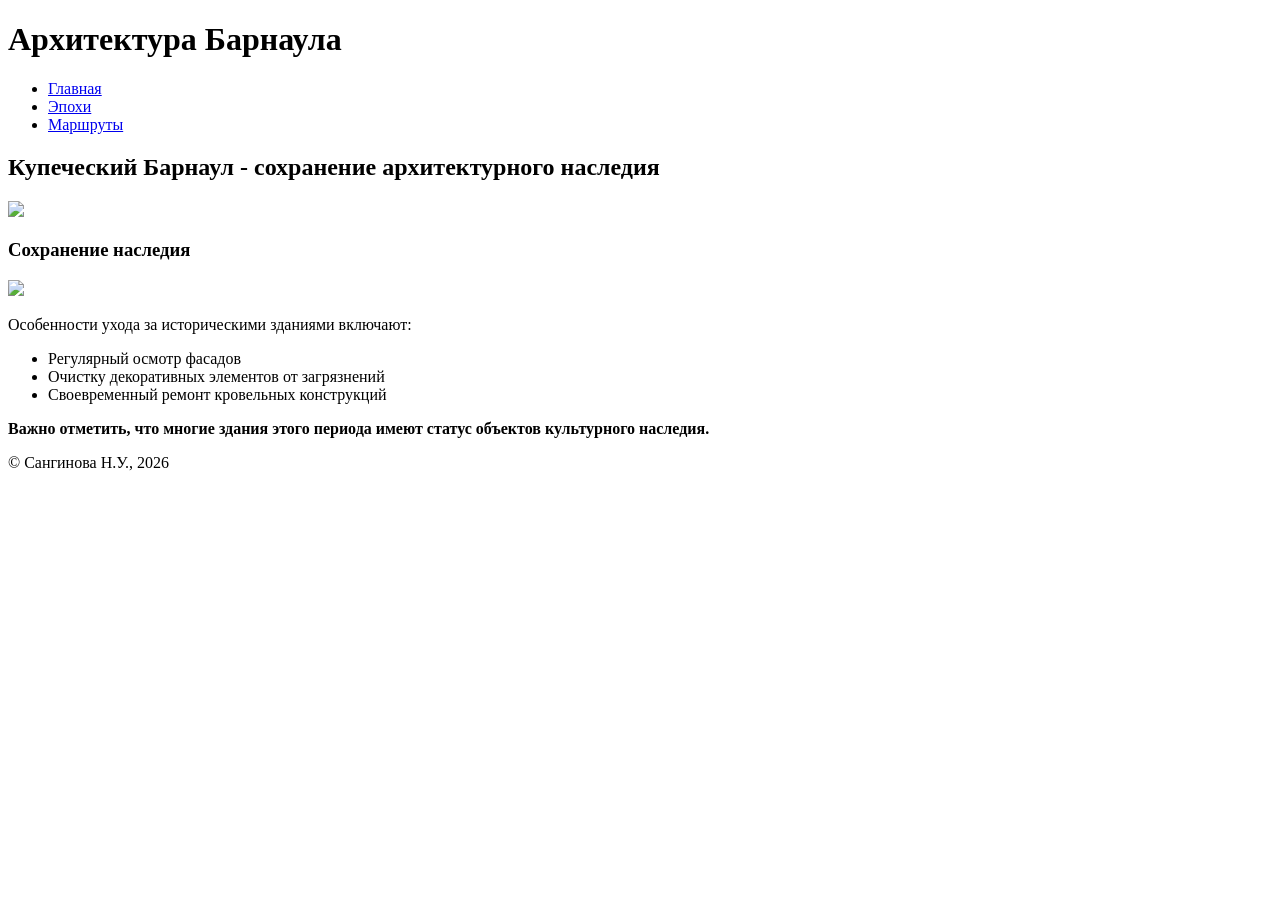
==== epochs.html @ 4f386127 "Add files via upload" ====
<!DOCTYPE html>
<html lang="ru">
<head>
    <meta charset="UTF-8">
    <title>Эпохи | Архитектура Барнаула</title>
     <link rel="stylesheet" href="css/styles.css">
</head>
<body>

    <header>
        <h1>Архитектура Барнаула</h1>
        <nav>
            <ul>
                <li><a href="index.html">Главная</a></li>
                <li><a href="epochs.html">Эпохи</a></li>
                <li><a href="routes.html">Маршруты</a></li>
            </ul>
        </nav>
    </header>

    <main>
        <section>
            <h2>Купеческий Барнаул - сохранение архитектурного наследия</h2>
                <img src="C:\Users\Zver\Desktop\Сангинова_УП 01  1\sources\images/f3c5d3e4184311f191ccc6ab030f167f_1">
            <h3>Сохранение наследия</h3>
            <img src="C:\Users\Zver\Desktop\Сангинова_УП 01  1\sources\images/Купеческий Барнаул — копия.jpg">
            <p>Особенности ухода за историческими зданиями включают:</p>
            <ul>
                <li>Регулярный осмотр фасадов</li>
                <li>Очистку декоративных элементов от загрязнений</li>
                <li>Своевременный ремонт кровельных конструкций</li>
            </ul>
            <p><strong>Важно отметить, что многие здания этого периода имеют статус объектов культурного наследия.</strong></p>
        </section>
    </main>

    <footer>
        <p>&copy; Сангинова Н.У., 2026</p>
    </footer>
<script src="js/script.js"></script>
</body>
</html>
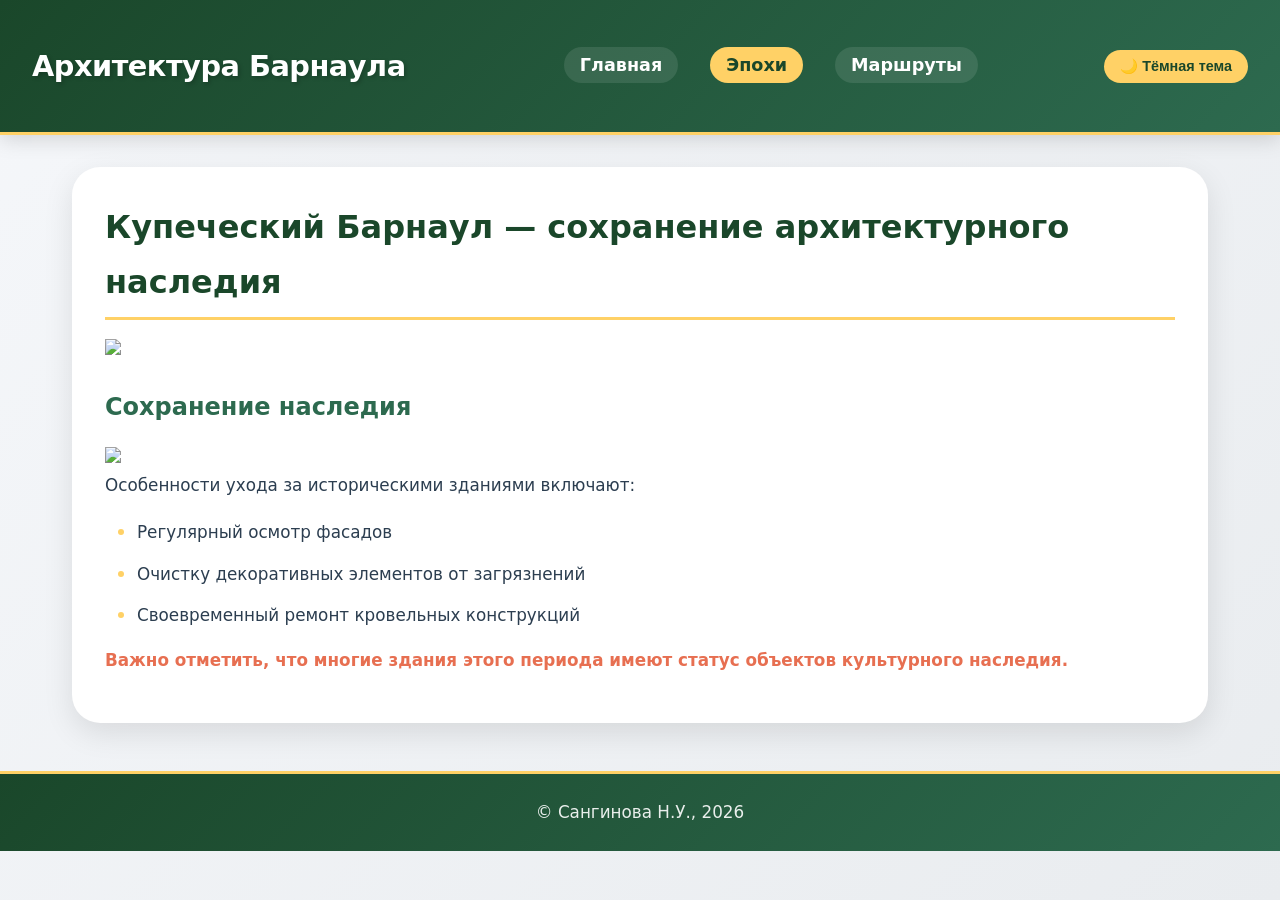
==== commit 58d63be7: "Add files via upload" ====
--- a/epochs.html
+++ b/epochs.html
@@ -2,28 +2,278 @@
 <html lang="ru">
 <head>
     <meta charset="UTF-8">
+    <meta name="viewport" content="width=device-width, initial-scale=1.0">
     <title>Эпохи | Архитектура Барнаула</title>
-     <link rel="stylesheet" href="css/styles.css">
+    <style>
+        * {
+            margin: 0;
+            padding: 0;
+            box-sizing: border-box;
+        }
+
+        body {
+            background: linear-gradient(135deg, #f5f7fa 0%, #e9ecef 100%);
+            color: #2c3e50;
+            font-family: 'Segoe UI', system-ui, -apple-system, 'Roboto', sans-serif;
+            line-height: 1.7;
+            min-height: 100vh;
+        }
+
+        header {
+            background: linear-gradient(135deg, #1a472a 0%, #2d6a4f 100%);
+            color: white;
+            padding: 1.5rem 2rem;
+            display: flex;
+            justify-content: space-between;
+            align-items: center;
+            flex-wrap: wrap;
+            gap: 1rem;
+            box-shadow: 0 4px 20px rgba(0, 0, 0, 0.15);
+            border-bottom: 3px solid #ffd166;
+            position: sticky;
+            top: 0;
+            z-index: 1000;
+        }
+
+        header h1 {
+            font-size: 1.8rem;
+            font-weight: 700;
+            letter-spacing: -0.5px;
+            text-shadow: 2px 2px 4px rgba(0, 0, 0, 0.2);
+        }
+
+        nav ul {
+            display: flex;
+            list-style: none;
+            gap: 2rem;
+        }
+
+        nav a {
+            color: white;
+            text-decoration: none;
+            font-weight: 600;
+            font-size: 1.1rem;
+            padding: 0.5rem 1rem;
+            border-radius: 30px;
+            transition: all 0.3s ease;
+            background: rgba(255, 255, 255, 0.1);
+        }
+
+        nav a:hover {
+            background: #ffd166;
+            color: #1a472a;
+            transform: translateY(-2px);
+            box-shadow: 0 4px 12px rgba(0, 0, 0, 0.2);
+        }
+
+        nav a.active {
+            background: #ffd166;
+            color: #1a472a;
+        }
+
+        #theme-toggle {
+            background: #ffd166;
+            color: #1a472a;
+            border: none;
+            padding: 0.5rem 1rem;
+            border-radius: 30px;
+            font-weight: 600;
+            cursor: pointer;
+            transition: all 0.3s ease;
+            font-size: 0.9rem;
+        }
+
+        #theme-toggle:hover {
+            transform: translateY(-2px);
+            box-shadow: 0 4px 12px rgba(0, 0, 0, 0.2);
+        }
+
+        main {
+            max-width: 1200px;
+            margin: 2rem auto;
+            padding: 0 2rem;
+        }
+
+        section {
+            background: white;
+            border-radius: 28px;
+            padding: 2rem;
+            margin-bottom: 2rem;
+            box-shadow: 0 10px 30px rgba(0, 0, 0, 0.1);
+            transition: transform 0.3s ease, box-shadow 0.3s ease;
+            border: 1px solid rgba(255, 255, 255, 0.3);
+            opacity: 0;
+            transform: translateY(30px);
+            transition: opacity 0.6s ease, transform 0.6s ease, box-shadow 0.3s ease;
+        }
+
+        section.visible {
+            opacity: 1;
+            transform: translateY(0);
+        }
+
+        section:hover {
+            transform: translateY(-5px);
+            box-shadow: 0 20px 40px rgba(0, 0, 0, 0.15);
+        }
+
+        h2 {
+            font-size: 2rem;
+            color: #1a472a;
+            margin-bottom: 1rem;
+            padding-bottom: 0.5rem;
+            border-bottom: 3px solid #ffd166;
+            display: inline-block;
+            font-weight: 700;
+        }
+
+        h3 {
+            font-size: 1.5rem;
+            color: #2d6a4f;
+            margin: 1.5rem 0 1rem 0;
+            font-weight: 600;
+        }
+
+        p {
+            margin-bottom: 1rem;
+            font-size: 1.05rem;
+        }
+
+        strong {
+            color: #e76f51;
+            font-weight: 700;
+        }
+
+        ul, ol {
+            margin: 1rem 0 1rem 2rem;
+        }
+
+        li {
+            margin: 0.7rem 0;
+            font-size: 1.05rem;
+        }
+
+        li::marker {
+            color: #ffd166;
+            font-size: 1.2rem;
+        }
+
+        footer {
+            background: linear-gradient(135deg, #1a472a 0%, #2d6a4f 100%);
+            color: white;
+            text-align: center;
+            padding: 1.5rem;
+            margin-top: 3rem;
+            font-size: 0.95rem;
+            border-top: 3px solid #ffd166;
+        }
+
+        footer p {
+            margin: 0;
+            opacity: 0.9;
+        }
+
+        .go-top {
+            position: fixed;
+            bottom: 30px;
+            right: 30px;
+            background: #ffd166;
+            color: #1a472a;
+            width: 50px;
+            height: 50px;
+            border-radius: 50%;
+            display: flex;
+            align-items: center;
+            justify-content: center;
+            text-decoration: none;
+            font-size: 24px;
+            font-weight: bold;
+            box-shadow: 0 4px 15px rgba(0, 0, 0, 0.2);
+            transition: all 0.3s ease;
+            opacity: 0;
+            visibility: hidden;
+            z-index: 999;
+        }
+
+        .go-top.show {
+            opacity: 1;
+            visibility: visible;
+        }
+
+        .go-top:hover {
+            background: #e6c200;
+            transform: translateY(-3px);
+        }
+
+        html {
+            scroll-behavior: smooth;
+        }
+
+        ::selection {
+            background: #ffd166;
+            color: #1a472a;
+        }
+
+        @media (max-width: 768px) {
+            header {
+                flex-direction: column;
+                text-align: center;
+                padding: 1rem;
+            }
+            header h1 { font-size: 1.4rem; }
+            nav ul { flex-direction: column; gap: 0.7rem; }
+            nav a { display: block; }
+            main { padding: 0 1rem; }
+            section { padding: 1.5rem; }
+            h2 { font-size: 1.6rem; }
+            .go-top { width: 40px; height: 40px; font-size: 20px; bottom: 20px; right: 20px; }
+        }
+
+        @media (max-width: 480px) {
+            header h1 { font-size: 1.2rem; }
+            section { padding: 1.2rem; }
+            h2 { font-size: 1.4rem; }
+            p, li { font-size: 0.95rem; }
+        }
+
+        [data-theme="dark"] body {
+            background: linear-gradient(135deg, #121212 0%, #1a1a2e 100%);
+            color: #e8e8ed;
+        }
+
+        [data-theme="dark"] section {
+            background: #1e1e2e;
+            border-color: #333344;
+        }
+
+        [data-theme="dark"] header, [data-theme="dark"] footer {
+            background: linear-gradient(135deg, #0d2818 0%, #1a472a 100%);
+        }
+
+        [data-theme="dark"] h2, [data-theme="dark"] h3 {
+            color: #ffd166;
+        }
+    </style>
 </head>
 <body>
-
     <header>
         <h1>Архитектура Барнаула</h1>
         <nav>
             <ul>
                 <li><a href="index.html">Главная</a></li>
-                <li><a href="epochs.html">Эпохи</a></li>
+                <li><a href="epochs.html" class="active">Эпохи</a></li>
                 <li><a href="routes.html">Маршруты</a></li>
             </ul>
         </nav>
+        <button id="theme-toggle">🌙 Тёмная тема</button>
     </header>
 
     <main>
         <section>
-            <h2>Купеческий Барнаул - сохранение архитектурного наследия</h2>
-                <img src="C:\Users\Zver\Desktop\Сангинова_УП 01  1\sources\images/f3c5d3e4184311f191ccc6ab030f167f_1">
+            <h2>Купеческий Барнаул — сохранение архитектурного наследия</h2>
+            <img src="/run/media/user/4424C3F624C3E8CE/Сангинова_УП 01  1/sources/images/f3c5d3e4184311f191ccc6ab030f167f_1">
             <h3>Сохранение наследия</h3>
-            <img src="C:\Users\Zver\Desktop\Сангинова_УП 01  1\sources\images/Купеческий Барнаул — копия.jpg">
+            <img src="/run/media/user/4424C3F624C3E8CE/Сангинова_УП 01  1/sources/images/Купеческий Барнаул.jpg">
             <p>Особенности ухода за историческими зданиями включают:</p>
             <ul>
                 <li>Регулярный осмотр фасадов</li>
@@ -37,6 +287,101 @@
     <footer>
         <p>&copy; Сангинова Н.У., 2026</p>
     </footer>
-<script src="js/script.js"></script>
+
+    <a href="#" class="go-top" aria-label="Наверх">↑</a>
+
+    <script>
+        const themeToggleBtn = document.getElementById('theme-toggle');
+        const rootElement = document.documentElement;
+
+        function updateButtonLabel(theme) {
+            if (themeToggleBtn) {
+                themeToggleBtn.textContent = theme === 'dark' ? '☀️ Светлая тема' : '🌙 Тёмная тема';
+            }
+        }
+
+        function applyTheme(theme) {
+            rootElement.setAttribute('data-theme', theme);
+            localStorage.setItem('theme', theme);
+            updateButtonLabel(theme);
+        }
+
+        const savedTheme = localStorage.getItem('theme');
+        if (savedTheme) {
+            applyTheme(savedTheme);
+        } else {
+            const systemPrefersDark = window.matchMedia('(prefers-color-scheme: dark)').matches;
+            applyTheme(systemPrefersDark ? 'dark' : 'light');
+        }
+
+        if (themeToggleBtn) {
+            themeToggleBtn.addEventListener('click', () => {
+                const currentTheme = rootElement.getAttribute('data-theme');
+                const newTheme = currentTheme === 'dark' ? 'light' : 'dark';
+                applyTheme(newTheme);
+            });
+        }
+
+        const sections = document.querySelectorAll('section');
+        const observer = new IntersectionObserver((entries) => {
+            entries.forEach(entry => {
+                if (entry.isIntersecting) {
+                    entry.target.classList.add('visible');
+                }
+            });
+        }, { threshold: 0.1 });
+
+        sections.forEach(section => observer.observe(section));
+
+        setTimeout(() => {
+            sections.forEach(section => {
+                if (section.getBoundingClientRect().top < window.innerHeight - 100) {
+                    section.classList.add('visible');
+                }
+            });
+        }, 100);
+
+        const goTopBtn = document.querySelector('.go-top');
+        if (goTopBtn) {
+            window.addEventListener('scroll', () => {
+                if (window.scrollY > 300) {
+                    goTopBtn.classList.add('show');
+                } else {
+                    goTopBtn.classList.remove('show');
+                }
+            });
+            goTopBtn.addEventListener('click', (e) => {
+                e.preventDefault();
+                window.scrollTo({ top: 0, behavior: 'smooth' });
+            });
+        }
+
+        const currentPage = window.location.pathname.split('/').pop() || 'epochs.html';
+        const navLinks = document.querySelectorAll('nav a');
+        navLinks.forEach(link => {
+            if (link.getAttribute('href') === currentPage) {
+                link.classList.add('active');
+            }
+        });
+
+        document.body.style.opacity = '0';
+        document.body.style.transition = 'opacity 0.5s ease';
+        window.addEventListener('load', () => {
+            document.body.style.opacity = '1';
+        });
+
+        const listItems = document.querySelectorAll('ul li');
+        listItems.forEach((li, index) => {
+            li.style.opacity = '0';
+            li.style.transform = 'translateX(-20px)';
+            li.style.transition = `all 0.3s ease ${index * 0.1}s`;
+            setTimeout(() => {
+                li.style.opacity = '1';
+                li.style.transform = 'translateX(0)';
+            }, 300);
+        });
+
+        console.log('Страница "Эпохи" загружена');
+    </script>
 </body>
 </html>
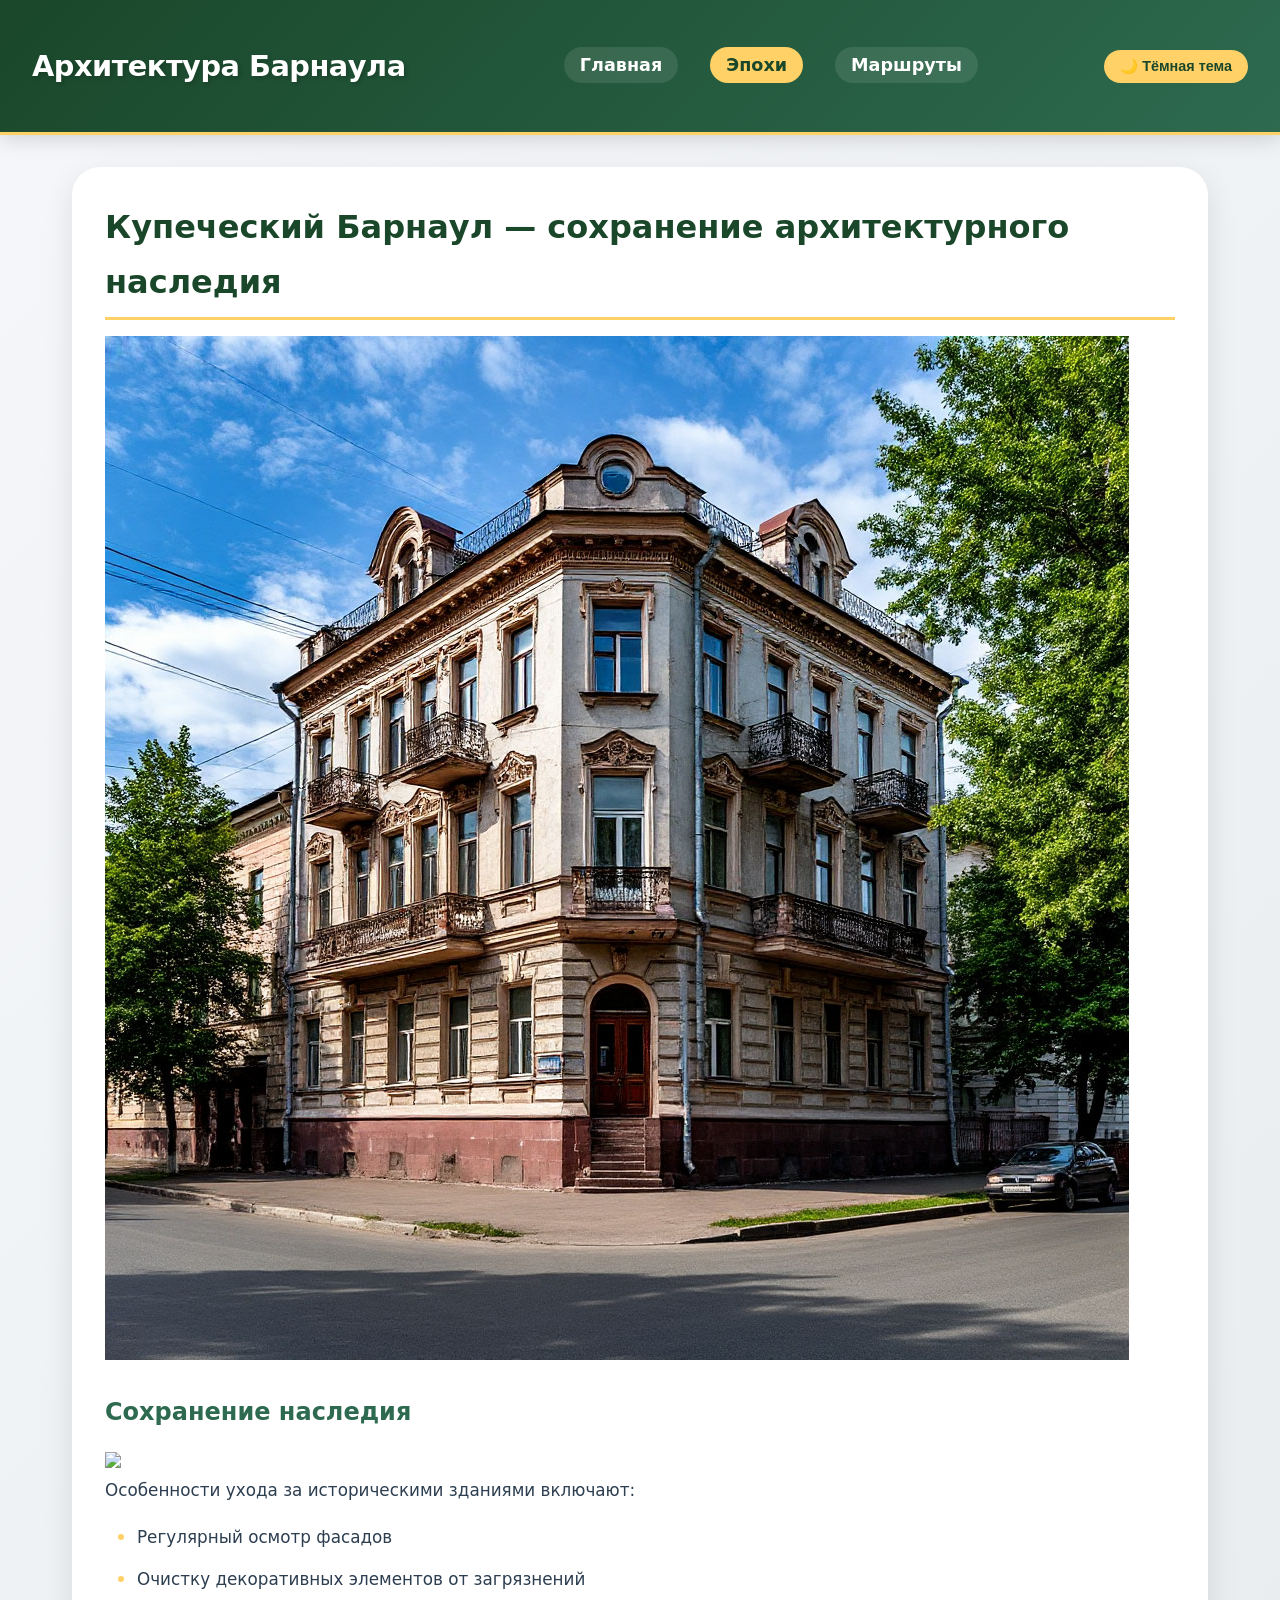
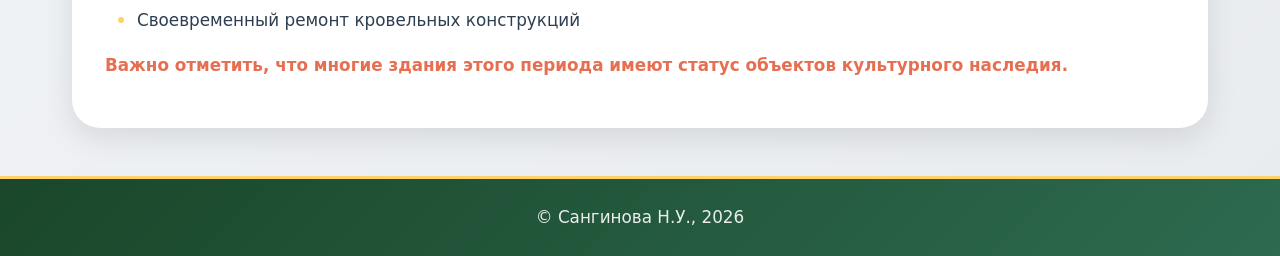
==== commit 47623613: "epochs.html" ====
--- a/epochs.html
+++ b/epochs.html
@@ -271,7 +271,7 @@
     <main>
         <section>
             <h2>Купеческий Барнаул — сохранение архитектурного наследия</h2>
-            <img src="/run/media/user/4424C3F624C3E8CE/Сангинова_УП 01  1/sources/images/f3c5d3e4184311f191ccc6ab030f167f_1">
+            <img src="f3c5d3e4184311f191ccc6ab030f167f_1">
             <h3>Сохранение наследия</h3>
             <img src="/run/media/user/4424C3F624C3E8CE/Сангинова_УП 01  1/sources/images/Купеческий Барнаул.jpg">
             <p>Особенности ухода за историческими зданиями включают:</p>
@@ -384,4 +384,4 @@
         console.log('Страница "Эпохи" загружена');
     </script>
 </body>
-</html>+</html>
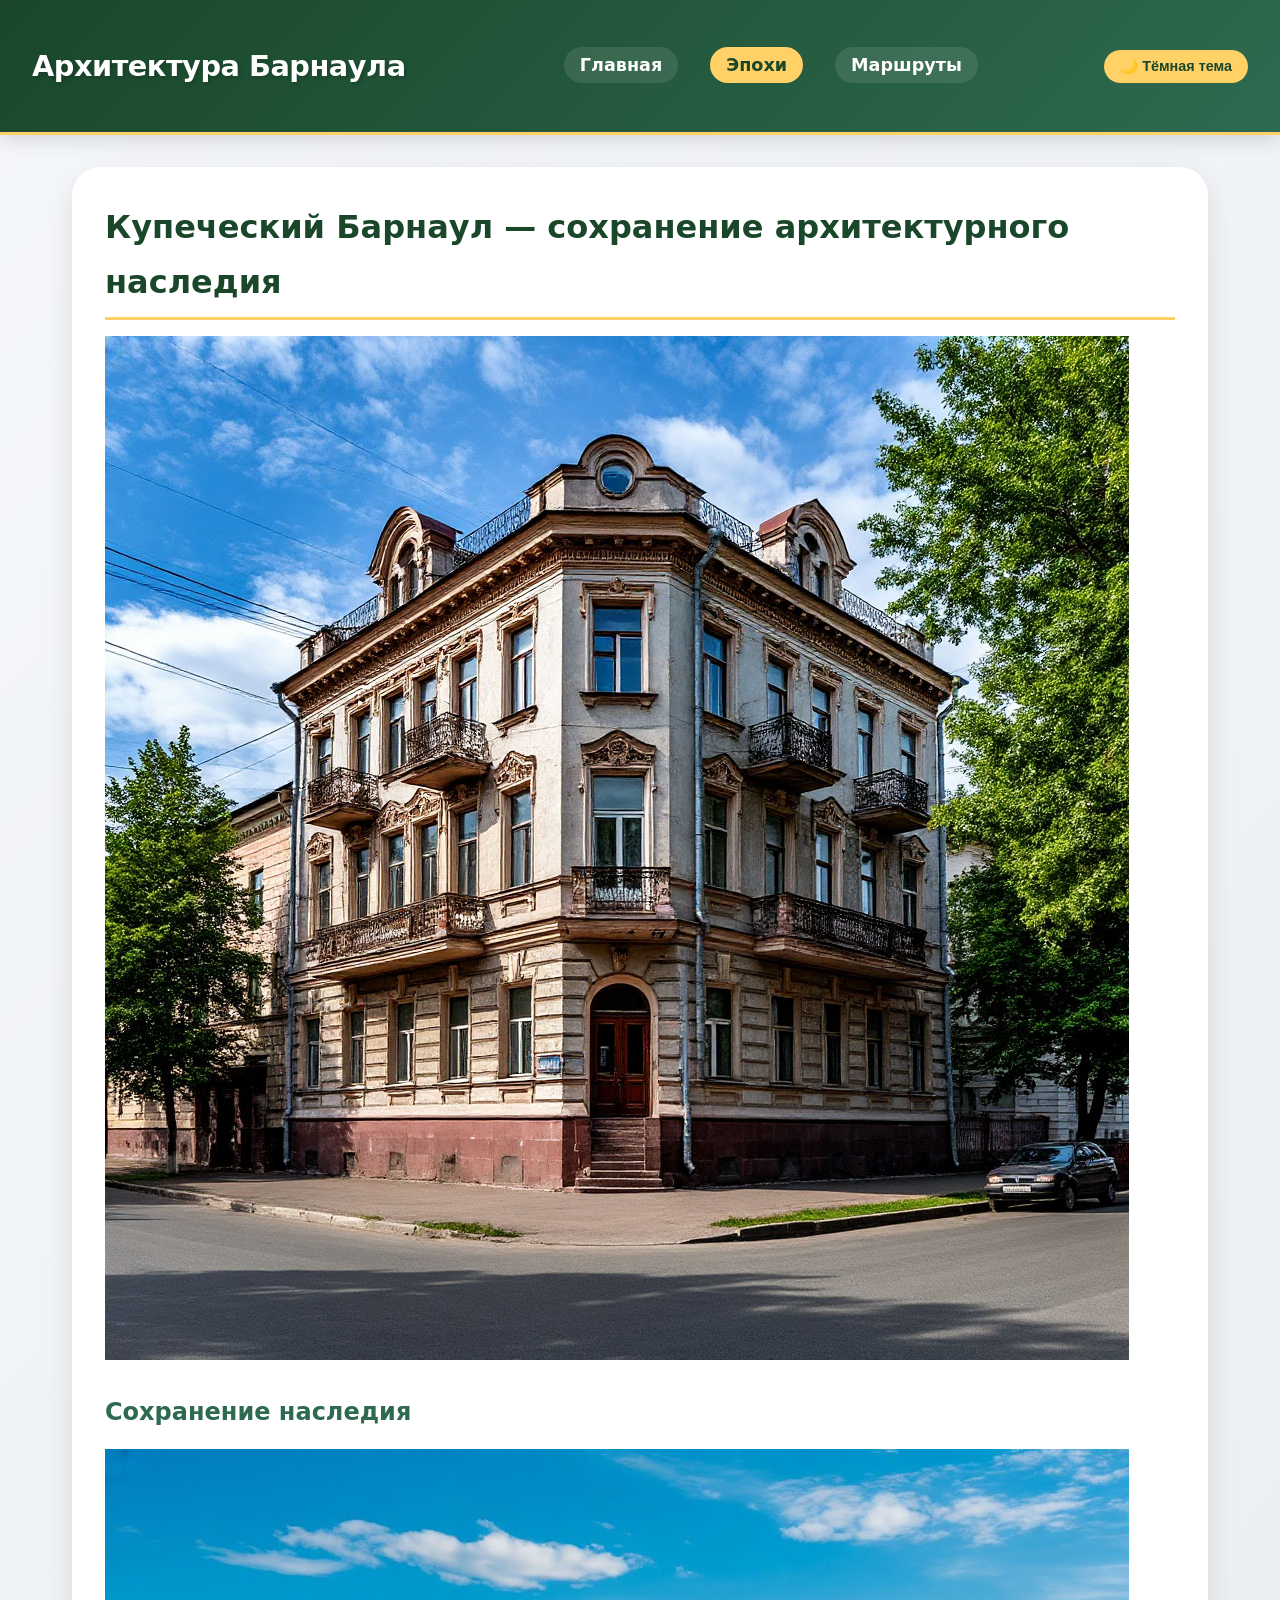
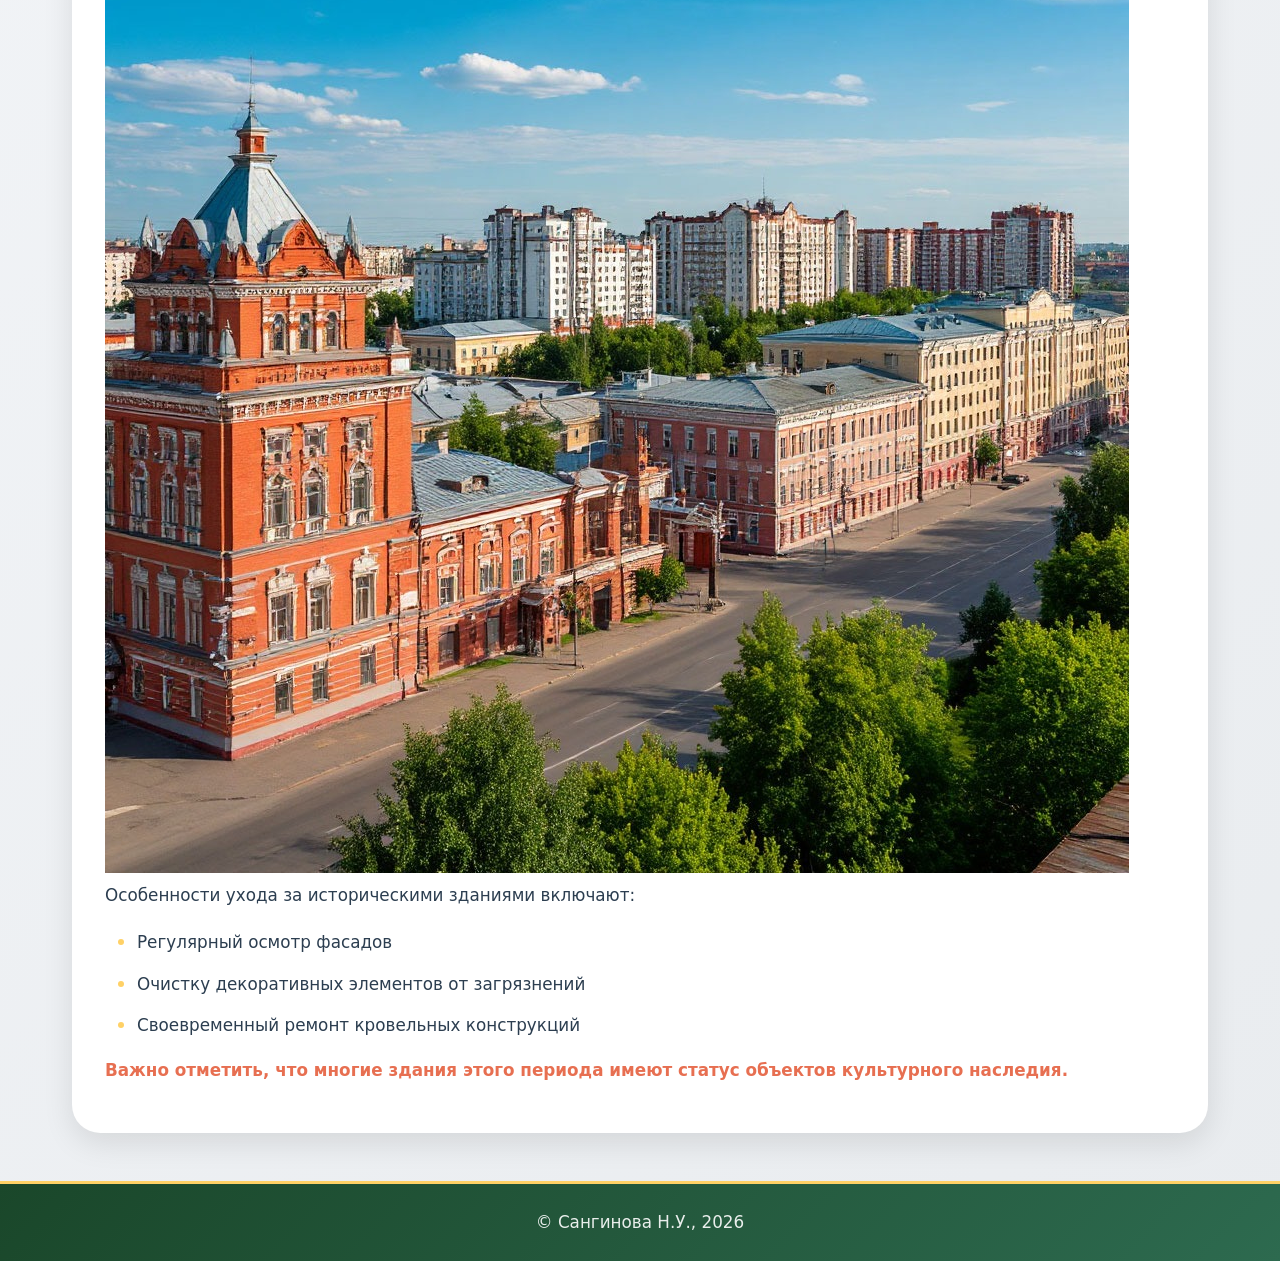
==== commit 51bd4e7d: "epochs.html" ====
--- a/epochs.html
+++ b/epochs.html
@@ -273,7 +273,7 @@
             <h2>Купеческий Барнаул — сохранение архитектурного наследия</h2>
             <img src="f3c5d3e4184311f191ccc6ab030f167f_1">
             <h3>Сохранение наследия</h3>
-            <img src="/run/media/user/4424C3F624C3E8CE/Сангинова_УП 01  1/sources/images/Купеческий Барнаул.jpg">
+            <img src="Купеческий Барнаул.jpg">
             <p>Особенности ухода за историческими зданиями включают:</p>
             <ul>
                 <li>Регулярный осмотр фасадов</li>
